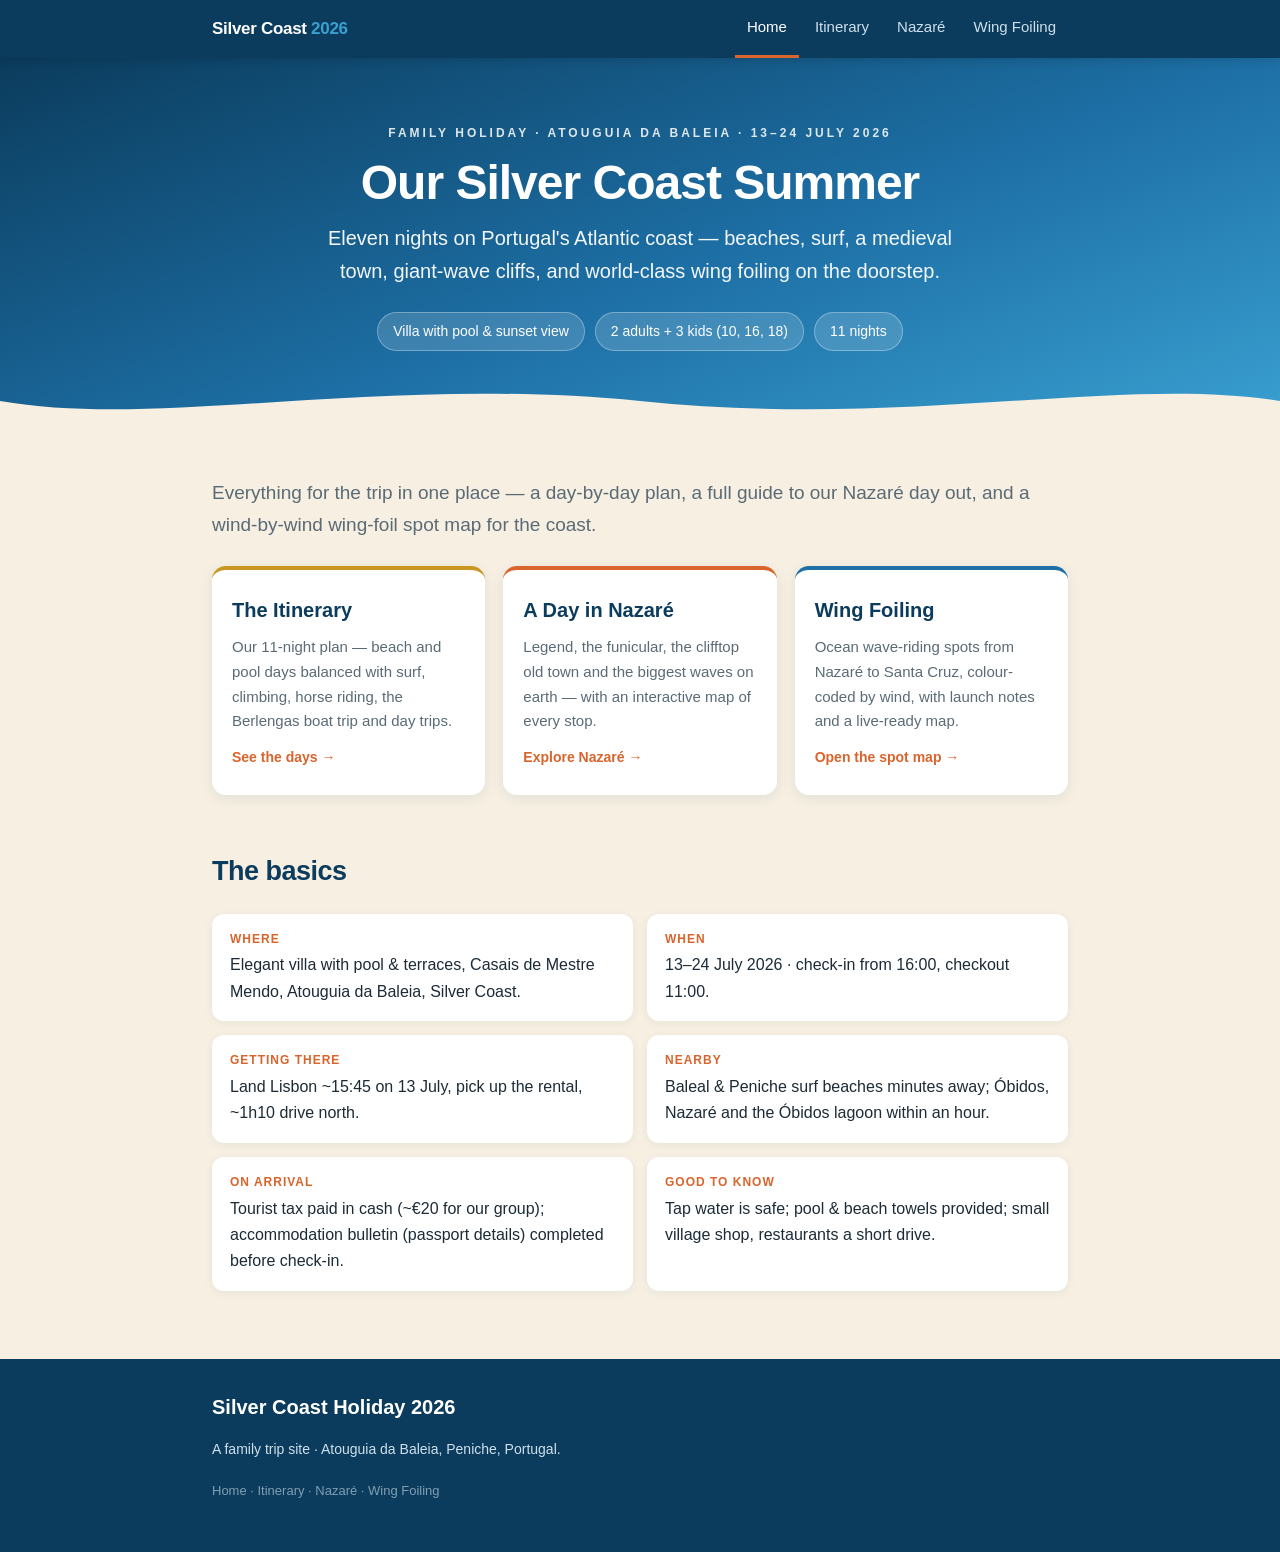
==== index.html @ b3c07f0e "Add files via upload" ====
<!DOCTYPE html>
<html lang="en">
<head>
<meta charset="UTF-8">
<meta name="viewport" content="width=device-width, initial-scale=1.0">
<title>Silver Coast Holiday · Portugal 2026</title>
<link rel="stylesheet" href="style.css"/>
</head>
<body>

<nav class="nav"><div class="inner">
  <a class="brand" href="index.html">Silver Coast <span>2026</span></a>
  <div class="links">
    <a href="index.html" class="active">Home</a>
    <a href="itinerary.html">Itinerary</a>
    <a href="nazare.html">Nazaré</a>
    <a href="wingfoil.html">Wing Foiling</a>
  </div>
</div></nav>

<header class="hero">
  <div class="wrap">
    <div class="kicker">Family Holiday · Atouguia da Baleia · 13–24 July 2026</div>
    <h1>Our Silver Coast Summer</h1>
    <p class="sub">Eleven nights on Portugal's Atlantic coast — beaches, surf, a medieval town, giant-wave cliffs, and world-class wing foiling on the doorstep.</p>
    <div class="meta">
      <span class="chip">Villa with pool &amp; sunset view</span>
      <span class="chip">2 adults + 3 kids (10, 16, 18)</span>
      <span class="chip">11 nights</span>
    </div>
  </div>
  <svg class="waves" viewBox="0 0 1200 64" preserveAspectRatio="none"><path d="M0,36 C150,64 350,10 600,36 C850,64 1050,10 1200,36 L1200,64 L0,64 Z" fill="#f6efe2"></path></svg>
</header>

<div class="wrap">

  <section>
    <p class="lead">Everything for the trip in one place — a day-by-day plan, a full guide to our Nazaré day out, and a wind-by-wind wing-foil spot map for the coast.</p>
    <div class="cards">
      <a class="card" href="itinerary.html">
        <h3>The Itinerary</h3>
        <p>Our 11-night plan — beach and pool days balanced with surf, climbing, horse riding, the Berlengas boat trip and day trips.</p>
        <span class="go">See the days →</span>
      </a>
      <a class="card" href="nazare.html">
        <h3>A Day in Nazaré</h3>
        <p>Legend, the funicular, the clifftop old town and the biggest waves on earth — with an interactive map of every stop.</p>
        <span class="go">Explore Nazaré →</span>
      </a>
      <a class="card" href="wingfoil.html">
        <h3>Wing Foiling</h3>
        <p>Ocean wave-riding spots from Nazaré to Santa Cruz, colour-coded by wind, with launch notes and a live-ready map.</p>
        <span class="go">Open the spot map →</span>
      </a>
    </div>
  </section>

  <section>
    <h2>The basics</h2>
    <div class="facts">
      <div class="fact"><div class="lbl">Where</div><div class="val">Elegant villa with pool &amp; terraces, Casais de Mestre Mendo, Atouguia da Baleia, Silver Coast.</div></div>
      <div class="fact"><div class="lbl">When</div><div class="val">13–24 July 2026 · check-in from 16:00, checkout 11:00.</div></div>
      <div class="fact"><div class="lbl">Getting there</div><div class="val">Land Lisbon ~15:45 on 13 July, pick up the rental, ~1h10 drive north.</div></div>
      <div class="fact"><div class="lbl">Nearby</div><div class="val">Baleal &amp; Peniche surf beaches minutes away; Óbidos, Nazaré and the Óbidos lagoon within an hour.</div></div>
      <div class="fact"><div class="lbl">On arrival</div><div class="val">Tourist tax paid in cash (~€20 for our group); accommodation bulletin (passport details) completed before check-in.</div></div>
      <div class="fact"><div class="lbl">Good to know</div><div class="val">Tap water is safe; pool &amp; beach towels provided; small village shop, restaurants a short drive.</div></div>
    </div>
  </section>

</div>

<footer><div class="wrap">
  <h3>Silver Coast Holiday 2026</h3>
  <p class="src">A family trip site · Atouguia da Baleia, Peniche, Portugal.</p>
  <p class="madeline">Home · Itinerary · Nazaré · Wing Foiling</p>
</div></footer>

</body>
</html>
---- style.css ----
:root{
  --deep:#0b3c5d;--sea:#1d6fa5;--sky:#3aa0d1;--foam:#eaf4fa;--sand:#f6efe2;
  --sandline:#e6d8bd;--ink:#1c2b36;--grey:#5a6b76;--coral:#d9642c;--gold:#c9971f;--white:#fff;
  --nortada:#e0533b;--sw:#2f80c4;--flat:#c9971f;--caution:#8a8f95;--villa:#2e8b57;
}
*{box-sizing:border-box;}
html{scroll-behavior:smooth;}
body{margin:0;font-family:-apple-system,BlinkMacSystemFont,"Segoe UI",Roboto,Helvetica,Arial,sans-serif;
  color:var(--ink);background:var(--sand);line-height:1.65;font-size:17px;}
a{color:var(--sea);}
.wrap{max-width:900px;margin:0 auto;padding:0 22px;}

/* NAV */
.nav{background:var(--deep);position:sticky;top:0;z-index:1000;box-shadow:0 2px 10px rgba(0,0,0,.15);}
.nav .inner{max-width:900px;margin:0 auto;padding:0 22px;display:flex;align-items:center;justify-content:space-between;flex-wrap:wrap;}
.nav .brand{color:#fff;font-weight:800;text-decoration:none;padding:15px 0;font-size:17px;letter-spacing:-.3px;}
.nav .brand span{color:var(--sky);}
.nav .links{display:flex;gap:4px;flex-wrap:wrap;}
.nav .links a{color:#cfe0ec;text-decoration:none;font-size:15px;padding:15px 12px;font-weight:500;border-bottom:3px solid transparent;}
.nav .links a:hover{color:#fff;}
.nav .links a.active{color:#fff;border-bottom-color:var(--coral);}

/* HERO */
.hero{position:relative;background:linear-gradient(160deg,var(--deep) 0%,var(--sea) 55%,var(--sky) 100%);
  color:#fff;padding:66px 0 76px;overflow:hidden;text-align:center;}
.hero svg.waves{position:absolute;bottom:-2px;left:0;width:100%;height:64px;display:block;}
.hero .kicker{text-transform:uppercase;letter-spacing:3px;font-size:12px;font-weight:600;opacity:.85;margin-bottom:14px;}
.hero h1{font-size:48px;line-height:1.05;margin:0 0 14px;font-weight:800;letter-spacing:-1px;}
.hero p.sub{font-size:20px;opacity:.95;max-width:640px;margin:0 auto;font-weight:300;}
.hero .meta{margin-top:24px;display:flex;gap:10px;justify-content:center;flex-wrap:wrap;}
.chip{background:rgba(255,255,255,.15);border:1px solid rgba(255,255,255,.3);padding:7px 15px;border-radius:40px;font-size:14px;font-weight:500;}

/* SECTIONS */
section{padding:38px 0 6px;}
h2{font-size:27px;color:var(--deep);margin:0 0 6px;font-weight:800;letter-spacing:-.5px;display:flex;align-items:center;gap:12px;}
h2 .num{background:var(--coral);color:#fff;width:38px;height:38px;border-radius:50%;display:inline-flex;align-items:center;justify-content:center;font-size:18px;flex:0 0 auto;}
h3{font-size:20px;color:var(--sea);margin:24px 0 4px;}
.lead{font-size:19px;color:var(--grey);}
p{margin:12px 0;}

/* home cards */
.cards{display:grid;grid-template-columns:repeat(3,1fr);gap:18px;margin:26px 0 10px;}
.card{background:#fff;border-radius:14px;padding:24px 20px;box-shadow:0 3px 14px rgba(11,60,93,.08);text-decoration:none;color:inherit;display:block;border-top:4px solid var(--sea);transition:transform .12s,box-shadow .12s;}
.card:hover{transform:translateY(-3px);box-shadow:0 8px 22px rgba(11,60,93,.14);}
.card h3{margin:0 0 8px;color:var(--deep);}
.card p{margin:0;font-size:15px;color:var(--grey);}
.card .go{display:inline-block;margin-top:12px;color:var(--coral);font-weight:700;font-size:14px;}
.card:nth-child(1){border-top-color:var(--gold);}
.card:nth-child(2){border-top-color:var(--coral);}
.card:nth-child(3){border-top-color:var(--sea);}

/* layers (three-up) */
.layers{display:grid;grid-template-columns:repeat(3,1fr);gap:16px;margin:26px 0 10px;}
.layer{background:#fff;border-radius:14px;padding:22px 18px;box-shadow:0 3px 14px rgba(11,60,93,.08);border-top:4px solid var(--sea);}
.layer h4{margin:0 0 8px;font-size:17px;color:var(--deep);}
.layer p{margin:0;font-size:15px;color:var(--grey);}
.layer:nth-child(1){border-top-color:var(--gold);}
.layer:nth-child(2){border-top-color:var(--coral);}
.layer:nth-child(3){border-top-color:var(--sea);}

/* callout */
.callout{background:var(--foam);border-left:5px solid var(--sky);padding:18px 22px;border-radius:0 12px 12px 0;margin:22px 0;font-size:16px;}
.callout strong{color:var(--deep);}

/* checklist */
.check{background:#fff;border-radius:12px;padding:8px 22px;margin:18px 0;box-shadow:0 2px 10px rgba(11,60,93,.07);}
.check .item{padding:15px 0;border-bottom:1px solid var(--sand);}
.check .item:last-child{border-bottom:none;}
.check .item b{color:var(--deep);}
.check .item p{margin:4px 0 0;font-size:15px;color:var(--grey);}

/* timeline / days */
.timeline{border-left:3px solid var(--sandline);margin:22px 0 8px;}
.stop{position:relative;padding:0 0 24px 34px;}
.stop::before{content:"";position:absolute;left:-9px;top:5px;width:15px;height:15px;border-radius:50%;background:var(--coral);border:3px solid var(--sand);}
.stop .time{font-size:13px;font-weight:700;text-transform:uppercase;letter-spacing:1px;color:var(--coral);}
.stop h4{margin:2px 0 6px;font-size:19px;color:var(--deep);}
.stop p{margin:0;font-size:16px;}

/* sights grid */
.sights{display:grid;grid-template-columns:1fr 1fr;gap:16px;margin:22px 0;}
.sight{background:#fff;border-radius:12px;padding:20px;box-shadow:0 2px 10px rgba(11,60,93,.07);}
.sight h4{margin:0 0 6px;color:var(--deep);font-size:17px;}
.sight p{margin:0;font-size:15px;color:var(--grey);}
.tag{display:inline-block;font-size:12px;font-weight:600;color:var(--coral);text-transform:uppercase;letter-spacing:1px;margin-bottom:6px;}

/* wave fact */
.wavefact{background:linear-gradient(135deg,var(--deep),var(--sea));color:#fff;border-radius:16px;padding:28px 26px;margin:24px 0;text-align:center;}
.wavefact .big{font-size:44px;font-weight:800;line-height:1;color:#fff;}
.wavefact .big span{font-size:22px;font-weight:500;opacity:.85;}
.wavefact p{margin:10px auto 0;opacity:.92;font-size:15px;max-width:560px;}

/* dining */
.eat{background:#fff;border-radius:12px;padding:6px 22px;margin:18px 0;box-shadow:0 2px 10px rgba(11,60,93,.07);}
.eat .row{display:flex;justify-content:space-between;gap:14px;padding:14px 0;border-bottom:1px solid var(--sand);align-items:baseline;}
.eat .row:last-child{border-bottom:none;}
.eat .name{font-weight:700;color:var(--deep);}
.eat .desc{color:var(--grey);font-size:15px;flex:1;}
.eat .where{font-size:13px;color:var(--coral);font-weight:600;white-space:nowrap;}

/* facts */
.facts{display:grid;grid-template-columns:1fr 1fr;gap:14px;margin:20px 0;}
.fact{background:#fff;border-radius:12px;padding:16px 18px;box-shadow:0 2px 10px rgba(11,60,93,.06);}
.fact .lbl{font-size:12px;text-transform:uppercase;letter-spacing:1px;color:var(--coral);font-weight:700;}
.fact .val{font-size:16px;margin-top:3px;}

/* map */
#map{height:480px;width:100%;border-radius:16px;box-shadow:0 3px 16px rgba(11,60,93,.14);margin:18px 0 8px;z-index:1;}
.leaflet-popup-content{font-family:inherit;margin:12px 14px;font-size:14px;line-height:1.5;}
.leaflet-popup-content b{color:var(--deep);font-size:15px;}
.leaflet-popup-content .wind{display:inline-block;font-size:11px;font-weight:700;text-transform:uppercase;letter-spacing:.5px;color:#fff;padding:2px 8px;border-radius:20px;margin:5px 0;}
.leaflet-popup-content a{color:var(--sea);font-weight:600;text-decoration:none;}
.maplegend{display:flex;flex-wrap:wrap;gap:14px 22px;margin:12px 0 4px;font-size:14px;color:var(--grey);}
.maplegend span{display:inline-flex;align-items:center;gap:8px;}
.dot{width:15px;height:15px;border-radius:50%;flex:0 0 auto;border:2px solid #fff;box-shadow:0 0 0 1px rgba(0,0,0,.18);}
.directbtn{display:inline-block;margin:10px 0 4px;background:var(--sea);color:#fff;text-decoration:none;padding:11px 20px;border-radius:40px;font-weight:600;font-size:15px;}
.directbtn:hover{background:var(--deep);}

/* tables */
table{width:100%;border-collapse:collapse;margin:14px 0 6px;background:#fff;border-radius:12px;overflow:hidden;box-shadow:0 2px 12px rgba(11,60,93,.08);font-size:15px;}
caption{caption-side:top;text-align:left;font-weight:700;color:var(--deep);padding:14px 4px 8px;font-size:17px;}
th{background:var(--deep);color:#fff;text-align:left;padding:11px 14px;font-size:13px;text-transform:uppercase;letter-spacing:.5px;}
td{padding:11px 14px;border-bottom:1px solid var(--sand);vertical-align:top;}
tr:last-child td{border-bottom:none;}
td .sp{font-weight:700;color:var(--deep);}

/* footer */
footer{background:var(--deep);color:#cfe0ec;margin-top:42px;padding:32px 0 38px;}
footer h3{color:#fff;margin-top:0;}
footer a{color:#9fd0ef;text-decoration:none;}
footer a:hover{text-decoration:underline;}
.src{font-size:14px;line-height:1.9;}
.madeline{font-size:13px;opacity:.6;margin-top:18px;}

@media (max-width:680px){
  .hero h1{font-size:36px;}
  .cards,.layers,.sights,.facts{grid-template-columns:1fr;}
  body{font-size:16px;}
  #map{height:420px;}
}
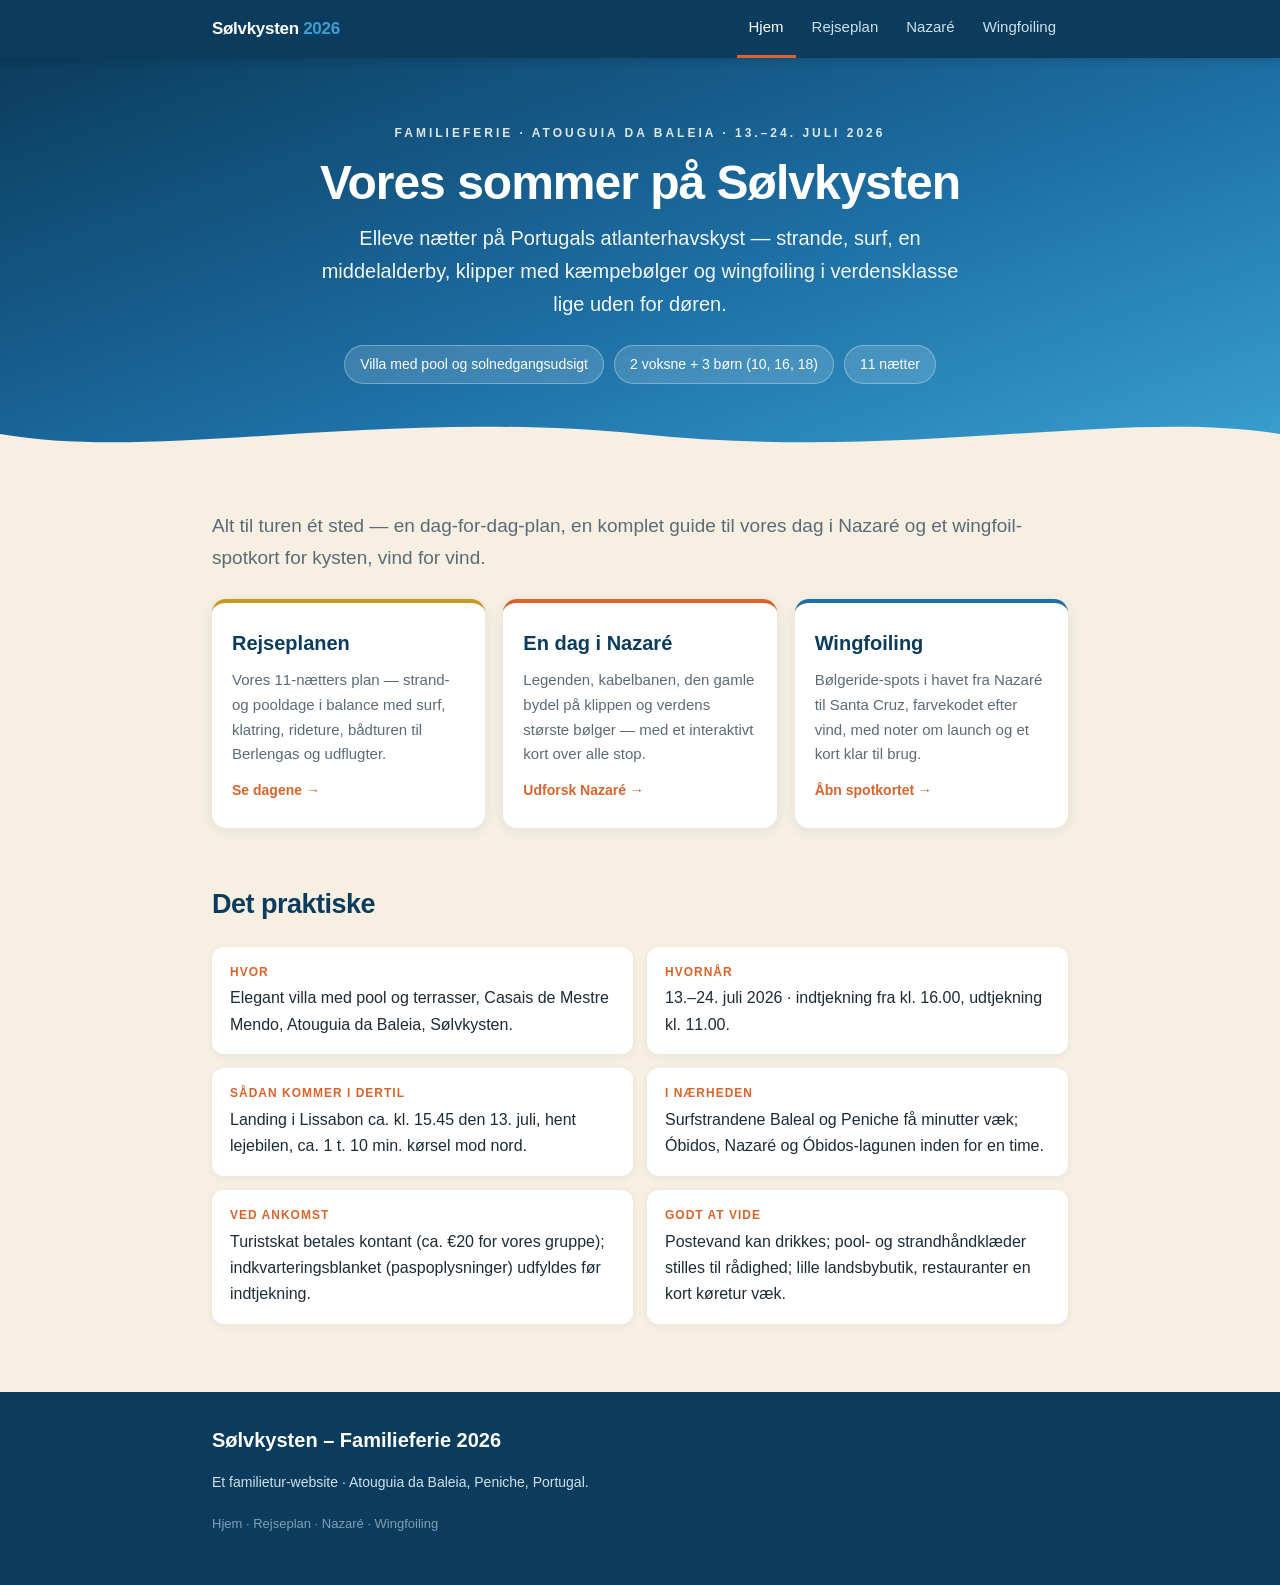
==== commit 266bd1d6: "Add files via upload" ====
--- a/index.html
+++ b/index.html
@@ -1,32 +1,32 @@
 <!DOCTYPE html>
-<html lang="en">
+<html lang="da">
 <head>
 <meta charset="UTF-8">
 <meta name="viewport" content="width=device-width, initial-scale=1.0">
-<title>Silver Coast Holiday · Portugal 2026</title>
+<title>Sølvkysten – Familieferie · Portugal 2026</title>
 <link rel="stylesheet" href="style.css"/>
 </head>
 <body>
 
 <nav class="nav"><div class="inner">
-  <a class="brand" href="index.html">Silver Coast <span>2026</span></a>
+  <a class="brand" href="index.html">Sølvkysten <span>2026</span></a>
   <div class="links">
-    <a href="index.html" class="active">Home</a>
-    <a href="itinerary.html">Itinerary</a>
+    <a href="index.html" class="active">Hjem</a>
+    <a href="itinerary.html">Rejseplan</a>
     <a href="nazare.html">Nazaré</a>
-    <a href="wingfoil.html">Wing Foiling</a>
+    <a href="wingfoil.html">Wingfoiling</a>
   </div>
 </div></nav>
 
 <header class="hero">
   <div class="wrap">
-    <div class="kicker">Family Holiday · Atouguia da Baleia · 13–24 July 2026</div>
-    <h1>Our Silver Coast Summer</h1>
-    <p class="sub">Eleven nights on Portugal's Atlantic coast — beaches, surf, a medieval town, giant-wave cliffs, and world-class wing foiling on the doorstep.</p>
+    <div class="kicker">Familieferie · Atouguia da Baleia · 13.–24. juli 2026</div>
+    <h1>Vores sommer på Sølvkysten</h1>
+    <p class="sub">Elleve nætter på Portugals atlanterhavskyst — strande, surf, en middelalderby, klipper med kæmpebølger og wingfoiling i verdensklasse lige uden for døren.</p>
     <div class="meta">
-      <span class="chip">Villa with pool &amp; sunset view</span>
-      <span class="chip">2 adults + 3 kids (10, 16, 18)</span>
-      <span class="chip">11 nights</span>
+      <span class="chip">Villa med pool og solnedgangsudsigt</span>
+      <span class="chip">2 voksne + 3 børn (10, 16, 18)</span>
+      <span class="chip">11 nætter</span>
     </div>
   </div>
   <svg class="waves" viewBox="0 0 1200 64" preserveAspectRatio="none"><path d="M0,36 C150,64 350,10 600,36 C850,64 1050,10 1200,36 L1200,64 L0,64 Z" fill="#f6efe2"></path></svg>
@@ -35,44 +35,44 @@
 <div class="wrap">
 
   <section>
-    <p class="lead">Everything for the trip in one place — a day-by-day plan, a full guide to our Nazaré day out, and a wind-by-wind wing-foil spot map for the coast.</p>
+    <p class="lead">Alt til turen ét sted — en dag-for-dag-plan, en komplet guide til vores dag i Nazaré og et wingfoil-spotkort for kysten, vind for vind.</p>
     <div class="cards">
       <a class="card" href="itinerary.html">
-        <h3>The Itinerary</h3>
-        <p>Our 11-night plan — beach and pool days balanced with surf, climbing, horse riding, the Berlengas boat trip and day trips.</p>
-        <span class="go">See the days →</span>
+        <h3>Rejseplanen</h3>
+        <p>Vores 11-nætters plan — strand- og pooldage i balance med surf, klatring, rideture, bådturen til Berlengas og udflugter.</p>
+        <span class="go">Se dagene →</span>
       </a>
       <a class="card" href="nazare.html">
-        <h3>A Day in Nazaré</h3>
-        <p>Legend, the funicular, the clifftop old town and the biggest waves on earth — with an interactive map of every stop.</p>
-        <span class="go">Explore Nazaré →</span>
+        <h3>En dag i Nazaré</h3>
+        <p>Legenden, kabelbanen, den gamle bydel på klippen og verdens største bølger — med et interaktivt kort over alle stop.</p>
+        <span class="go">Udforsk Nazaré →</span>
       </a>
       <a class="card" href="wingfoil.html">
-        <h3>Wing Foiling</h3>
-        <p>Ocean wave-riding spots from Nazaré to Santa Cruz, colour-coded by wind, with launch notes and a live-ready map.</p>
-        <span class="go">Open the spot map →</span>
+        <h3>Wingfoiling</h3>
+        <p>Bølgeride-spots i havet fra Nazaré til Santa Cruz, farvekodet efter vind, med noter om launch og et kort klar til brug.</p>
+        <span class="go">Åbn spotkortet →</span>
       </a>
     </div>
   </section>
 
   <section>
-    <h2>The basics</h2>
+    <h2>Det praktiske</h2>
     <div class="facts">
-      <div class="fact"><div class="lbl">Where</div><div class="val">Elegant villa with pool &amp; terraces, Casais de Mestre Mendo, Atouguia da Baleia, Silver Coast.</div></div>
-      <div class="fact"><div class="lbl">When</div><div class="val">13–24 July 2026 · check-in from 16:00, checkout 11:00.</div></div>
-      <div class="fact"><div class="lbl">Getting there</div><div class="val">Land Lisbon ~15:45 on 13 July, pick up the rental, ~1h10 drive north.</div></div>
-      <div class="fact"><div class="lbl">Nearby</div><div class="val">Baleal &amp; Peniche surf beaches minutes away; Óbidos, Nazaré and the Óbidos lagoon within an hour.</div></div>
-      <div class="fact"><div class="lbl">On arrival</div><div class="val">Tourist tax paid in cash (~€20 for our group); accommodation bulletin (passport details) completed before check-in.</div></div>
-      <div class="fact"><div class="lbl">Good to know</div><div class="val">Tap water is safe; pool &amp; beach towels provided; small village shop, restaurants a short drive.</div></div>
+      <div class="fact"><div class="lbl">Hvor</div><div class="val">Elegant villa med pool og terrasser, Casais de Mestre Mendo, Atouguia da Baleia, Sølvkysten.</div></div>
+      <div class="fact"><div class="lbl">Hvornår</div><div class="val">13.–24. juli 2026 · indtjekning fra kl. 16.00, udtjekning kl. 11.00.</div></div>
+      <div class="fact"><div class="lbl">Sådan kommer I dertil</div><div class="val">Landing i Lissabon ca. kl. 15.45 den 13. juli, hent lejebilen, ca. 1 t. 10 min. kørsel mod nord.</div></div>
+      <div class="fact"><div class="lbl">I nærheden</div><div class="val">Surfstrandene Baleal og Peniche få minutter væk; Óbidos, Nazaré og Óbidos-lagunen inden for en time.</div></div>
+      <div class="fact"><div class="lbl">Ved ankomst</div><div class="val">Turistskat betales kontant (ca. €20 for vores gruppe); indkvarteringsblanket (paspoplysninger) udfyldes før indtjekning.</div></div>
+      <div class="fact"><div class="lbl">Godt at vide</div><div class="val">Postevand kan drikkes; pool- og strandhåndklæder stilles til rådighed; lille landsbybutik, restauranter en kort køretur væk.</div></div>
     </div>
   </section>
 
 </div>
 
 <footer><div class="wrap">
-  <h3>Silver Coast Holiday 2026</h3>
-  <p class="src">A family trip site · Atouguia da Baleia, Peniche, Portugal.</p>
-  <p class="madeline">Home · Itinerary · Nazaré · Wing Foiling</p>
+  <h3>Sølvkysten – Familieferie 2026</h3>
+  <p class="src">Et familietur-website · Atouguia da Baleia, Peniche, Portugal.</p>
+  <p class="madeline">Hjem · Rejseplan · Nazaré · Wingfoiling</p>
 </div></footer>
 
 </body>
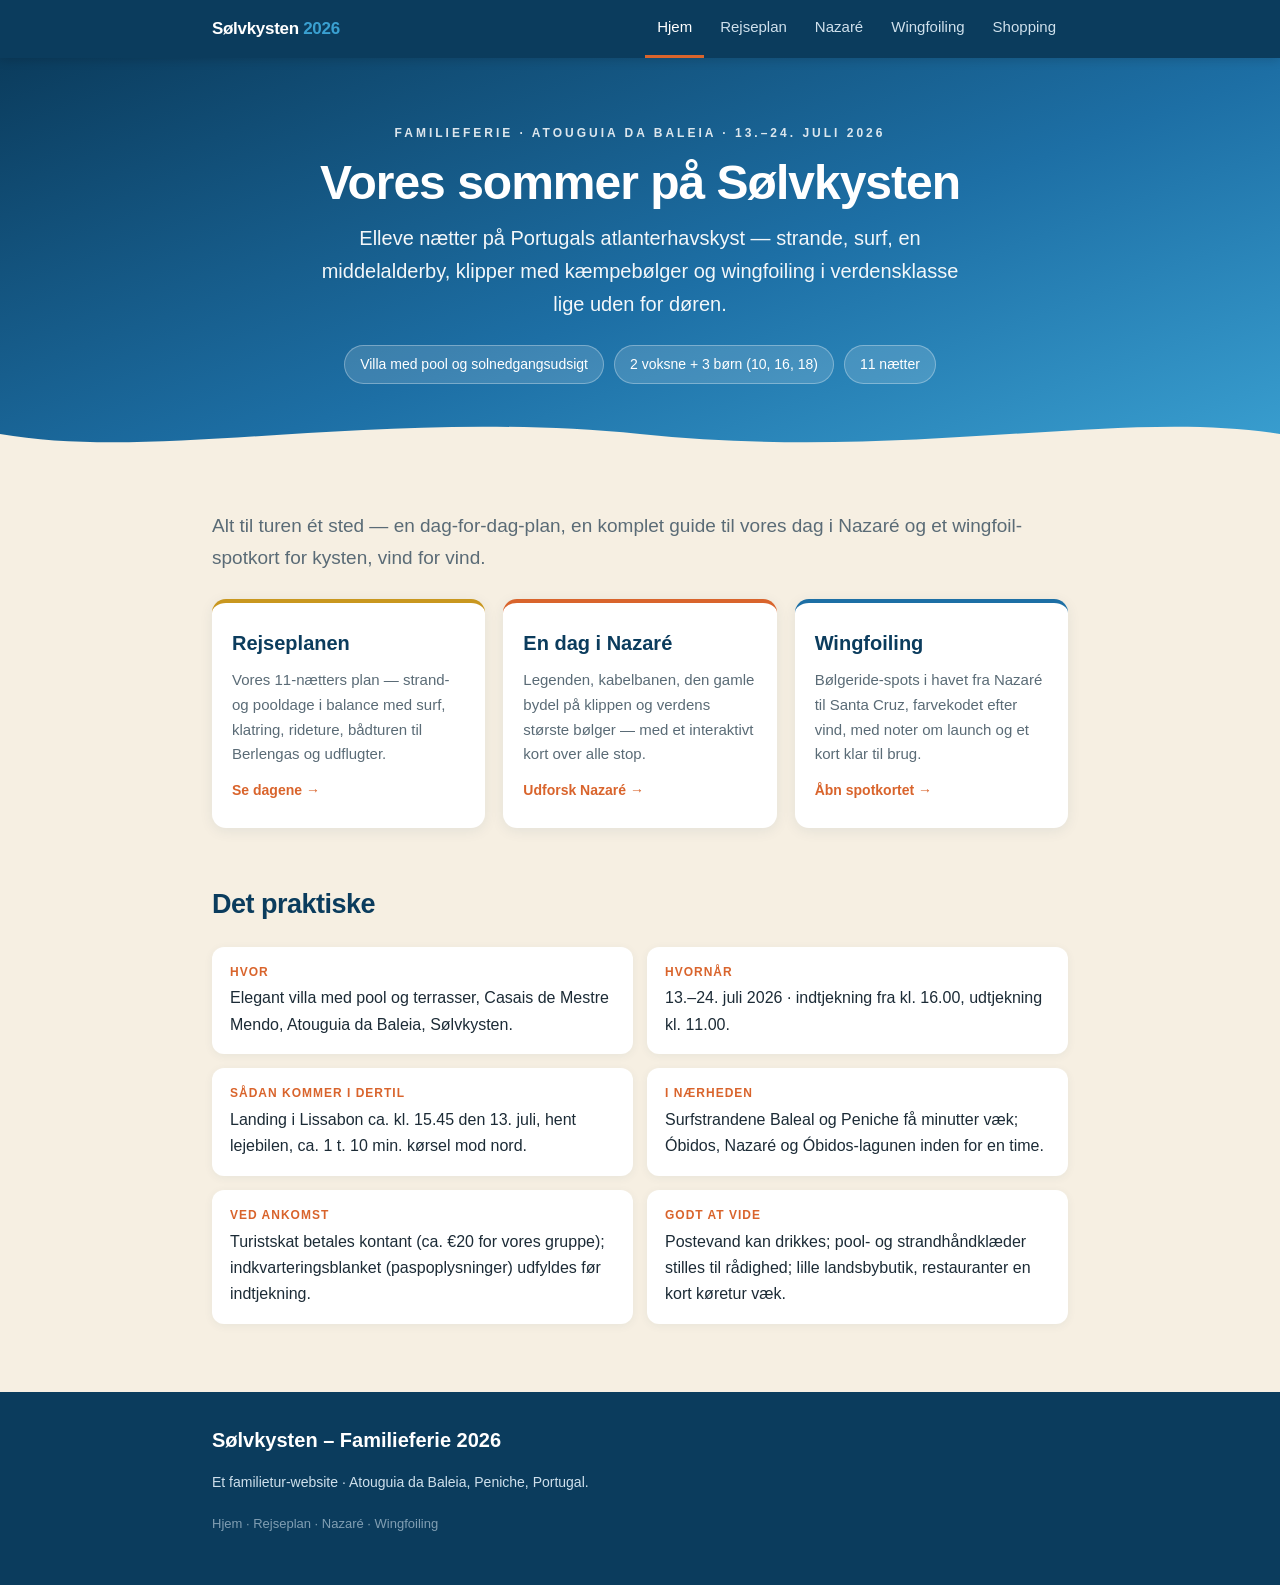
==== commit 1afb3273: "Add files via upload" ====
--- a/index.html
+++ b/index.html
@@ -15,6 +15,7 @@
     <a href="itinerary.html">Rejseplan</a>
     <a href="nazare.html">Nazaré</a>
     <a href="wingfoil.html">Wingfoiling</a>
+    <a href="shopping.html">Shopping</a>
   </div>
 </div></nav>
 
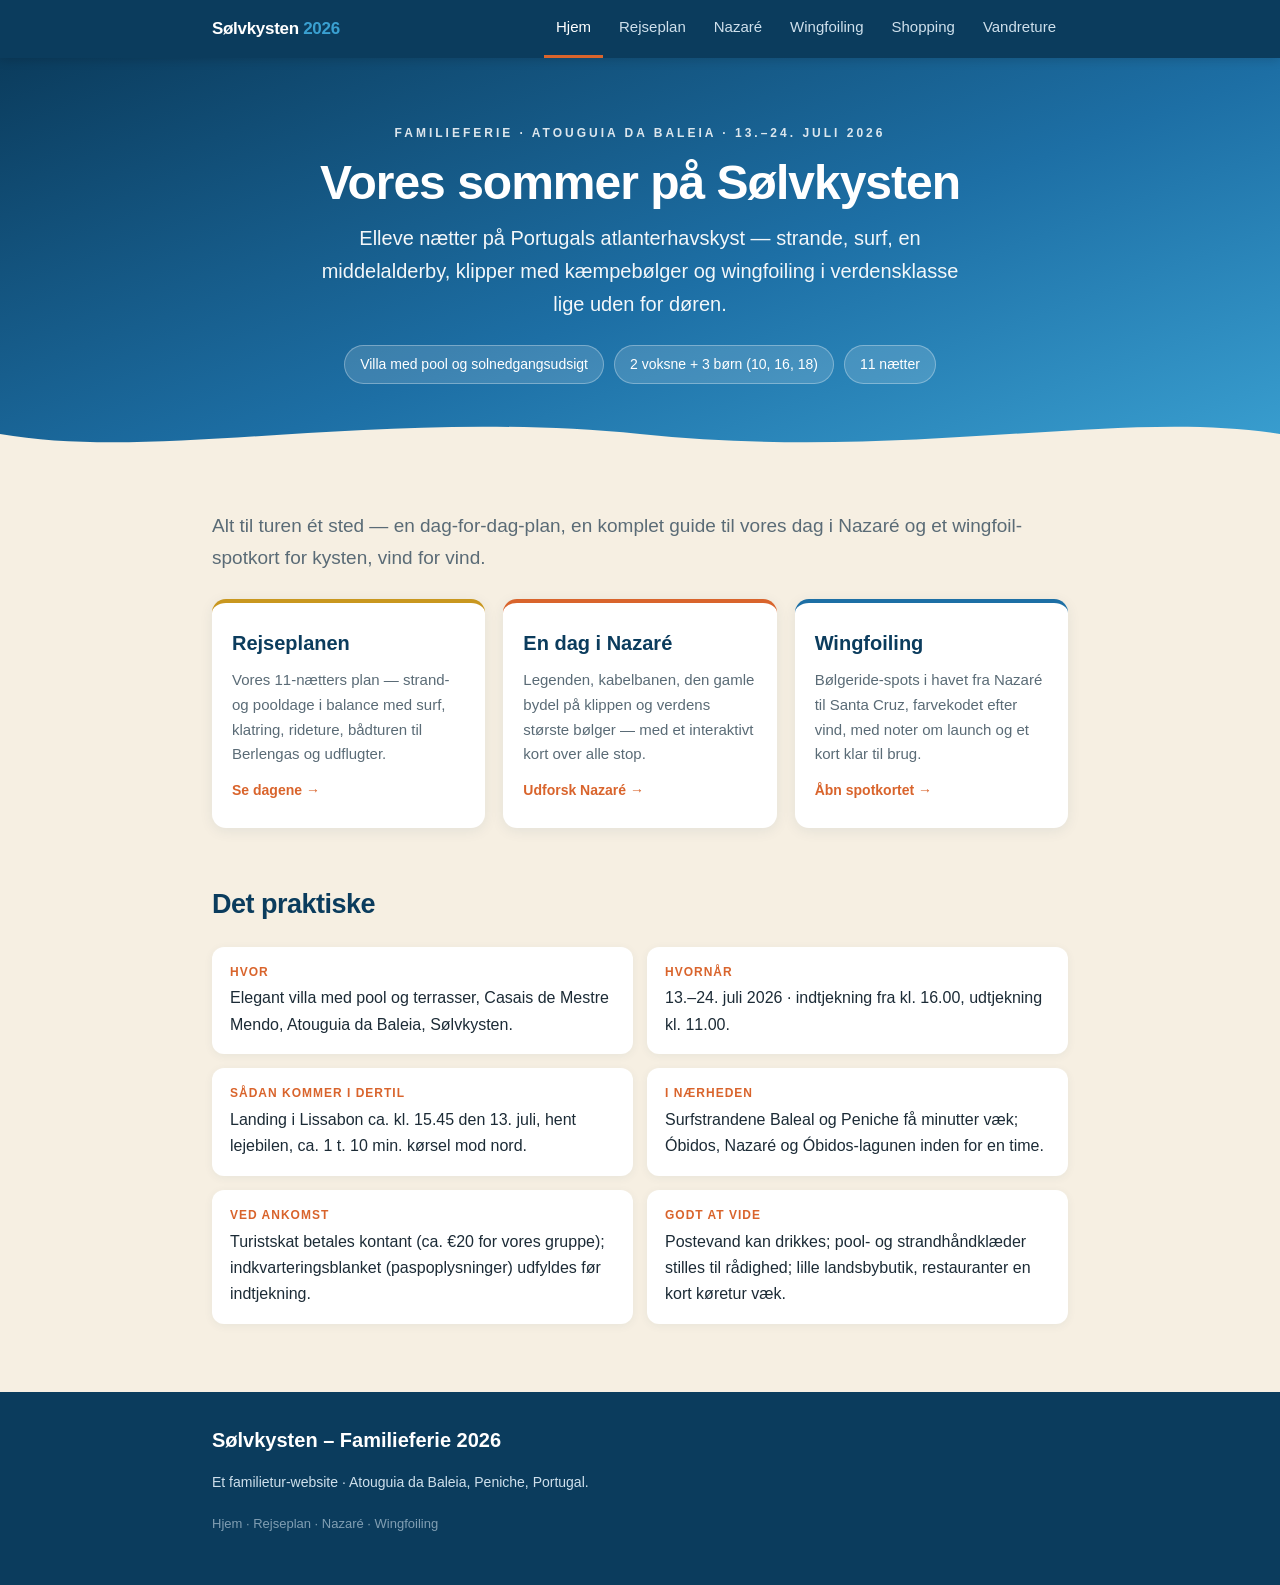
==== commit 80014283: "Add files via upload" ====
--- a/index.html
+++ b/index.html
@@ -16,6 +16,7 @@
     <a href="nazare.html">Nazaré</a>
     <a href="wingfoil.html">Wingfoiling</a>
     <a href="shopping.html">Shopping</a>
+    <a href="vandreture.html">Vandreture</a>
   </div>
 </div></nav>
 
--- a/style.css
+++ b/style.css
@@ -124,6 +124,19 @@
 tr:last-child td{border-bottom:none;}
 td .sp{font-weight:700;color:var(--deep);}
 
+/* images */
+figure{margin:22px 0;}
+figure img,img.photo{width:100%;height:auto;border-radius:14px;box-shadow:0 3px 16px rgba(11,60,93,.14);display:block;}
+figcaption{font-size:13px;color:var(--grey);margin-top:8px;}
+.imgband{margin:10px 0 4px;}
+.imgband img{width:100%;height:360px;object-fit:cover;border-radius:16px;box-shadow:0 3px 16px rgba(11,60,93,.14);display:block;}
+.gallery{display:grid;grid-template-columns:1fr 1fr;gap:16px;margin:22px 0;}
+.gallery figure{margin:0;}
+.gallery img{height:250px;object-fit:cover;}
+.imgside{display:grid;grid-template-columns:1fr 1fr;gap:24px;align-items:center;margin:22px 0;}
+.imgside img{border-radius:14px;box-shadow:0 3px 16px rgba(11,60,93,.14);width:100%;max-height:320px;object-fit:cover;}
+.imgcanyon{max-width:360px;margin:22px auto;}
+
 /* footer */
 footer{background:var(--deep);color:#cfe0ec;margin-top:42px;padding:32px 0 38px;}
 footer h3{color:#fff;margin-top:0;}
@@ -134,7 +147,8 @@
 
 @media (max-width:680px){
   .hero h1{font-size:36px;}
-  .cards,.layers,.sights,.facts{grid-template-columns:1fr;}
+  .cards,.layers,.sights,.facts,.gallery,.imgside{grid-template-columns:1fr;}
   body{font-size:16px;}
   #map{height:420px;}
+  .imgband img{height:220px;}
 }
